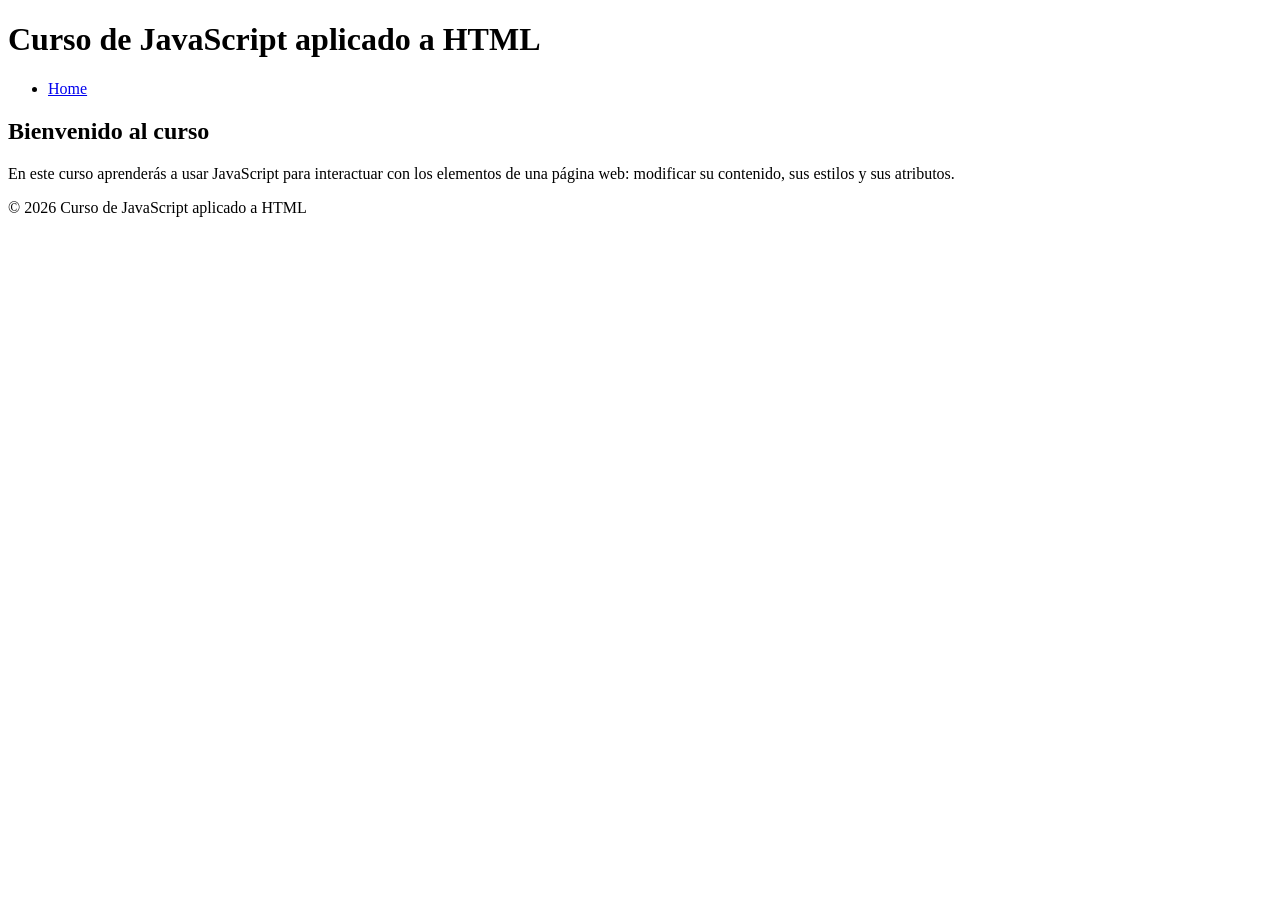
==== index.html @ ae58f1aa "Usuario1: añade estructura inicial de la página" ====
<!DOCTYPE html>
<html lang="es">
<head>
  <meta charset="UTF-8">
  <meta name="viewport" content="width=device-width, initial-scale=1.0">
  <title>Curso de JavaScript e interacción con HTML</title>
  <link rel="stylesheet" href="css/style.css">
</head>
<body>
  <header>
    <h1>Curso de JavaScript aplicado a HTML</h1>
  </header>

  <nav>
    <ul>
      <li><a href="index.html">Home</a></li>
    </ul>
  </nav>

  <main>
    <h2>Bienvenido al curso</h2>
    <p>En este curso aprenderás a usar JavaScript para interactuar con los elementos de una página web: modificar su contenido, sus estilos y sus atributos.</p>
  </main>

  <footer>
    <p>&copy; 2026 Curso de JavaScript aplicado a HTML</p>
  </footer>
</body>
</html>
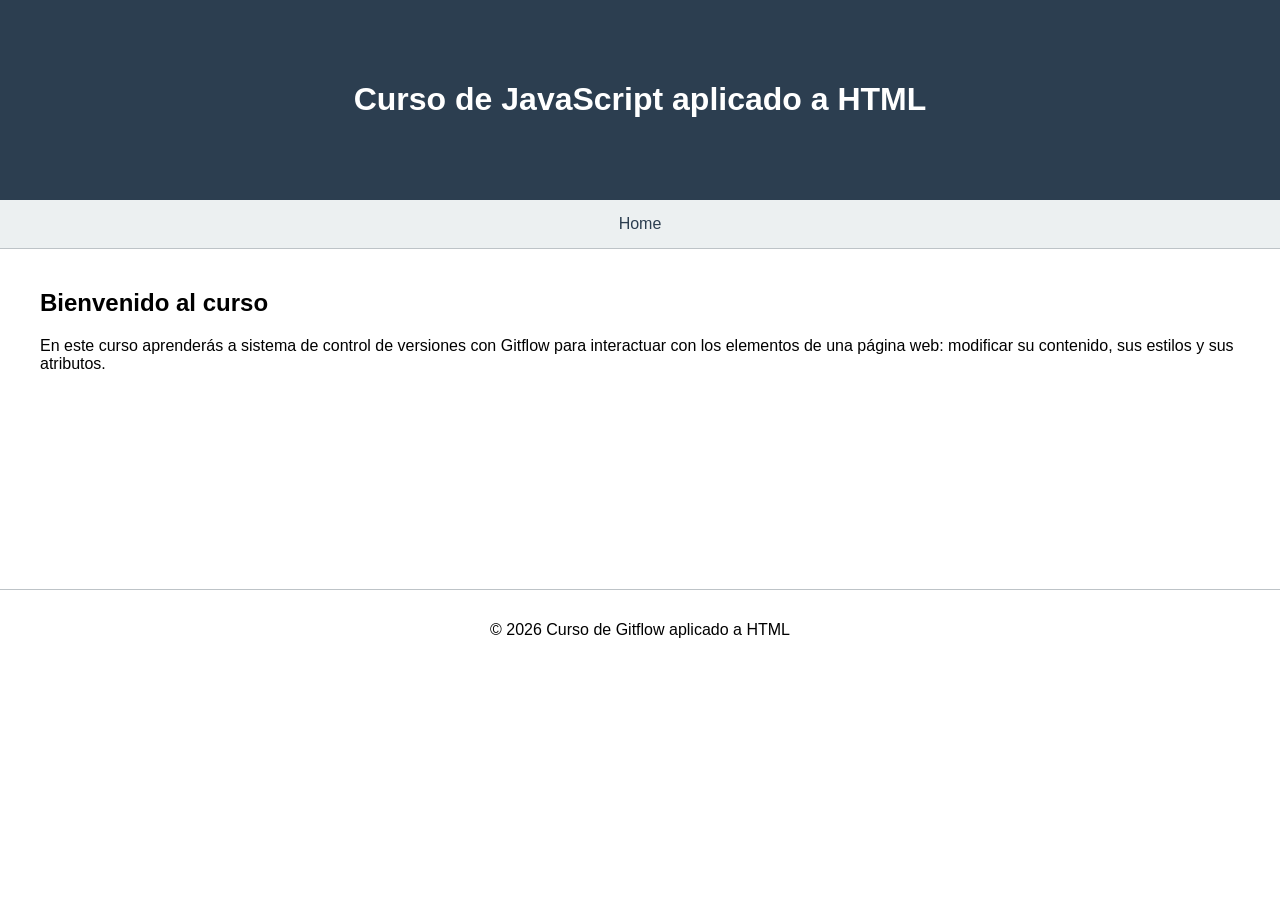
==== commit bec63707: "Usuario1: corrige enlace de la imagen y ajusta textos" ====
--- a/index.html
+++ b/index.html
@@ -3,7 +3,7 @@
 <head>
   <meta charset="UTF-8">
   <meta name="viewport" content="width=device-width, initial-scale=1.0">
-  <title>Curso de JavaScript e interacción con HTML</title>
+  <title>Curso de sistema de control de versiones con Gitflow e interacción con HTML</title>
   <link rel="stylesheet" href="css/style.css">
 </head>
 <body>
@@ -19,11 +19,12 @@
 
   <main>
     <h2>Bienvenido al curso</h2>
-    <p>En este curso aprenderás a usar JavaScript para interactuar con los elementos de una página web: modificar su contenido, sus estilos y sus atributos.</p>
+    <p>En este curso aprenderás a sistema de control de versiones con Gitflow para interactuar con los elementos de una página web: modificar su contenido, sus estilos y sus atributos.</p>
   </main>
 
   <footer>
-    <p>&copy; 2026 Curso de JavaScript aplicado a HTML</p>
+    <p>&copy; 2026 Curso de Gitflow aplicado a HTML</p>
   </footer>
+
 </body>
 </html>
--- a/css/style.css
+++ b/css/style.css
@@ -0,0 +1,41 @@
+body {
+  margin: 0;
+  font-family: Arial, sans-serif;
+}
+
+header {
+  background-color: #2c3e50;
+  background-image: url("../img-fondo.webp");
+  background-size: cover;
+  color: white;
+  text-align: center;
+  padding: 60px 20px;
+}
+
+nav ul {
+  display: flex;
+  justify-content: space-around;
+  list-style: none;
+  margin: 0;
+  padding: 0;
+  background-color: #ecf0f1;
+  border-bottom: 1px solid #bdc3c7;
+}
+
+nav a {
+  display: block;
+  padding: 15px 20px;
+  color: #2c3e50;
+  text-decoration: none;
+}
+
+main {
+  min-height: 300px;
+  padding: 20px 40px;
+}
+
+footer {
+  text-align: center;
+  padding: 15px;
+  border-top: 1px solid #bdc3c7;
+}
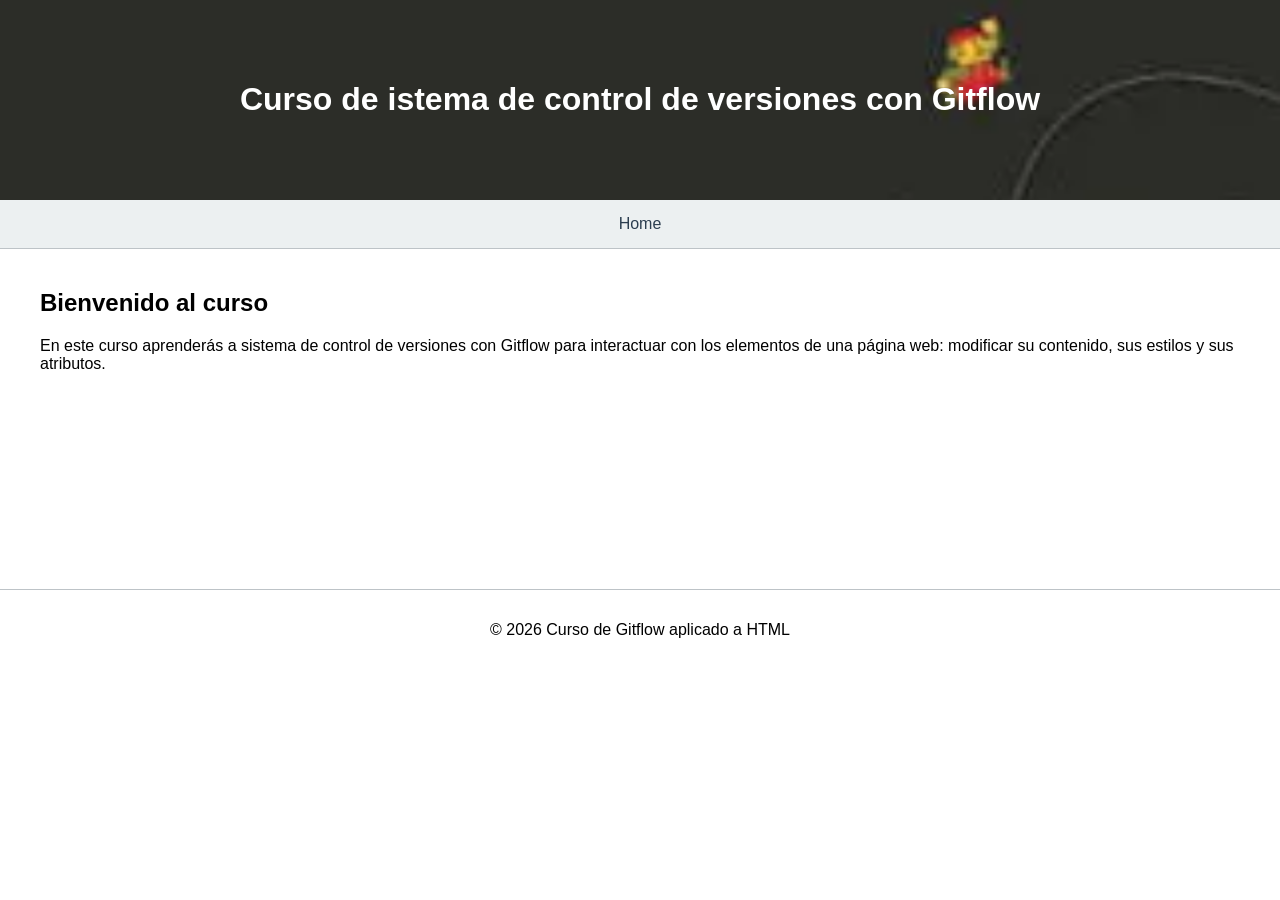
==== commit 2bcf24e2: "Usuario1: corrige enlace de la imagen de fondo y ajusta textos" ====
--- a/index.html
+++ b/index.html
@@ -8,7 +8,7 @@
 </head>
 <body>
   <header>
-    <h1>Curso de JavaScript aplicado a HTML</h1>
+    <h1>Curso de istema de control de versiones con Gitflow</h1>
   </header>
 
   <nav>
--- a/css/style.css
+++ b/css/style.css
@@ -5,8 +5,10 @@
 
 header {
   background-color: #2c3e50;
-  background-image: url("../img-fondo.webp");
+  background-image: url("../img/img-fondo.webp");
   background-size: cover;
+  background-position: center;
+  background-repeat: no-repeat;
   color: white;
   text-align: center;
   padding: 60px 20px;
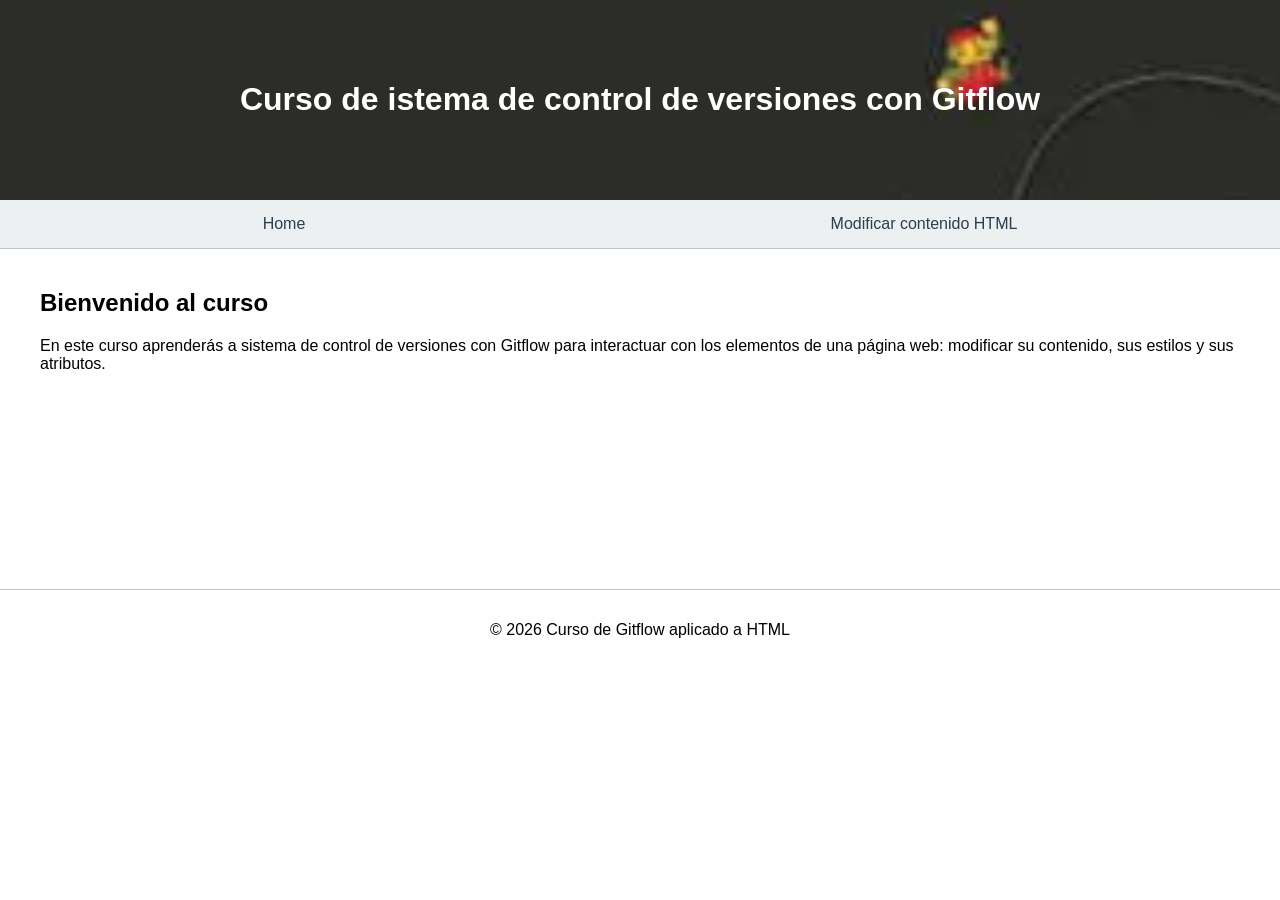
==== commit c96154b4: "Usuario2: añade enlace a Modificar contenido HTML en la navegación" ====
--- a/index.html
+++ b/index.html
@@ -14,6 +14,7 @@
   <nav>
     <ul>
       <li><a href="index.html">Home</a></li>
+      <li><a href="contenido.html">Modificar contenido HTML</a></li>
     </ul>
   </nav>
 
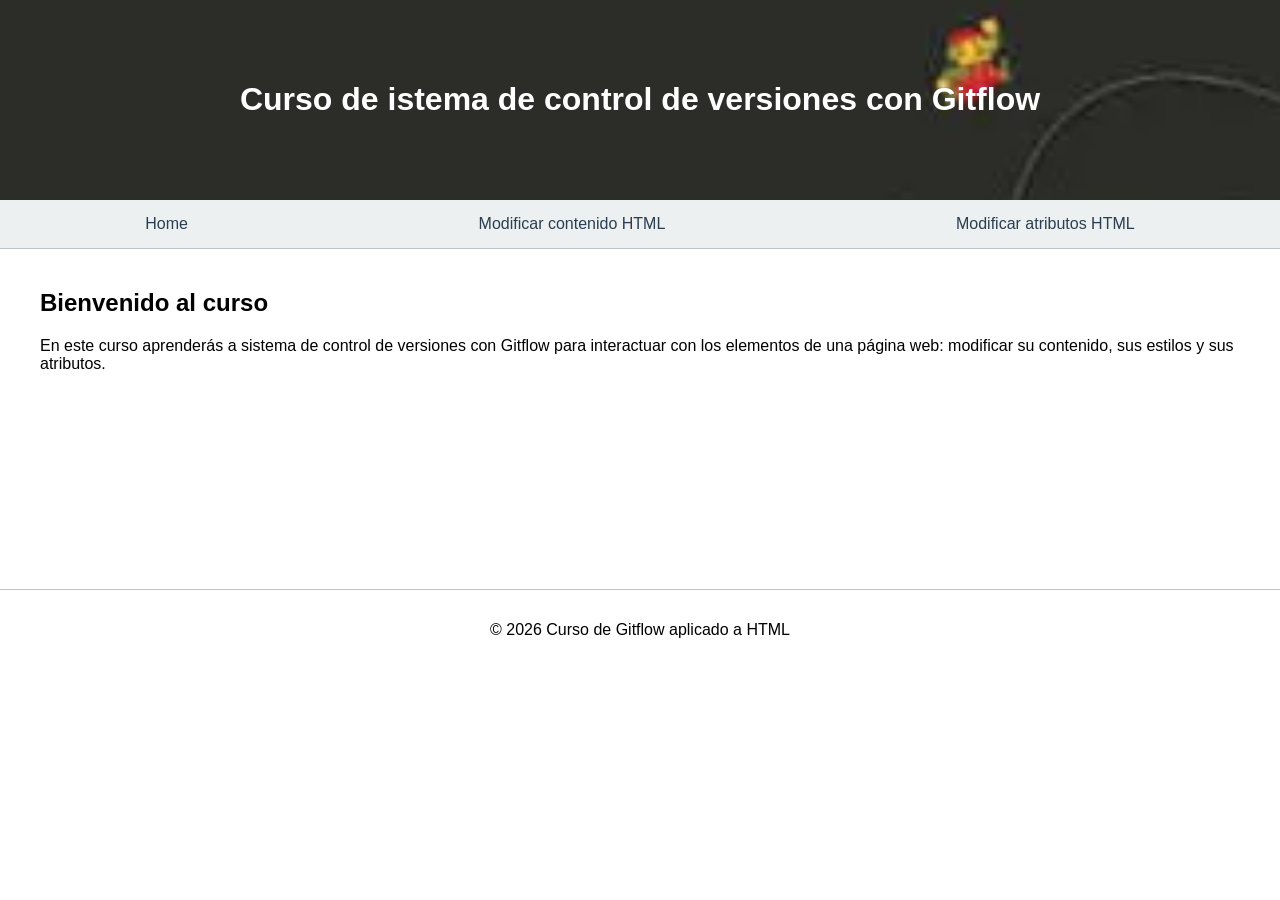
==== commit c3c9601a: "Usuario2: añade enlace a Modificar atributos HTML en la navegación" ====
--- a/index.html
+++ b/index.html
@@ -15,6 +15,7 @@
     <ul>
       <li><a href="index.html">Home</a></li>
       <li><a href="contenido.html">Modificar contenido HTML</a></li>
+      <li><a href="atributos.html">Modificar atributos HTML</a></li>
     </ul>
   </nav>
 
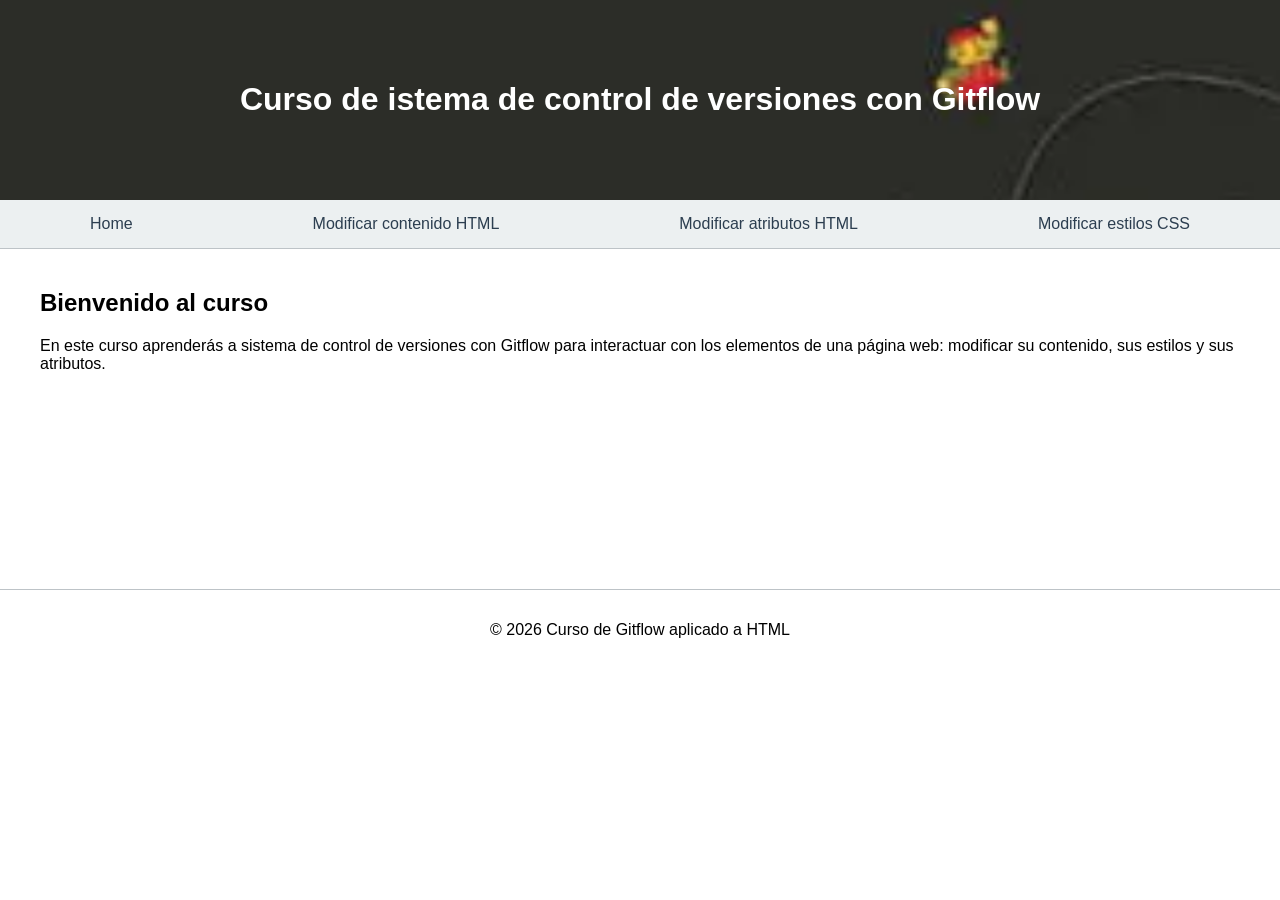
==== commit 24ede4f2: "Usuario3: añade enlace a Modificar estilos CSS en la navegación" ====
--- a/index.html
+++ b/index.html
@@ -16,6 +16,7 @@
       <li><a href="index.html">Home</a></li>
       <li><a href="contenido.html">Modificar contenido HTML</a></li>
       <li><a href="atributos.html">Modificar atributos HTML</a></li>
+      <li><a href="estilos.html">Modificar estilos CSS</a></li>
     </ul>
   </nav>
 
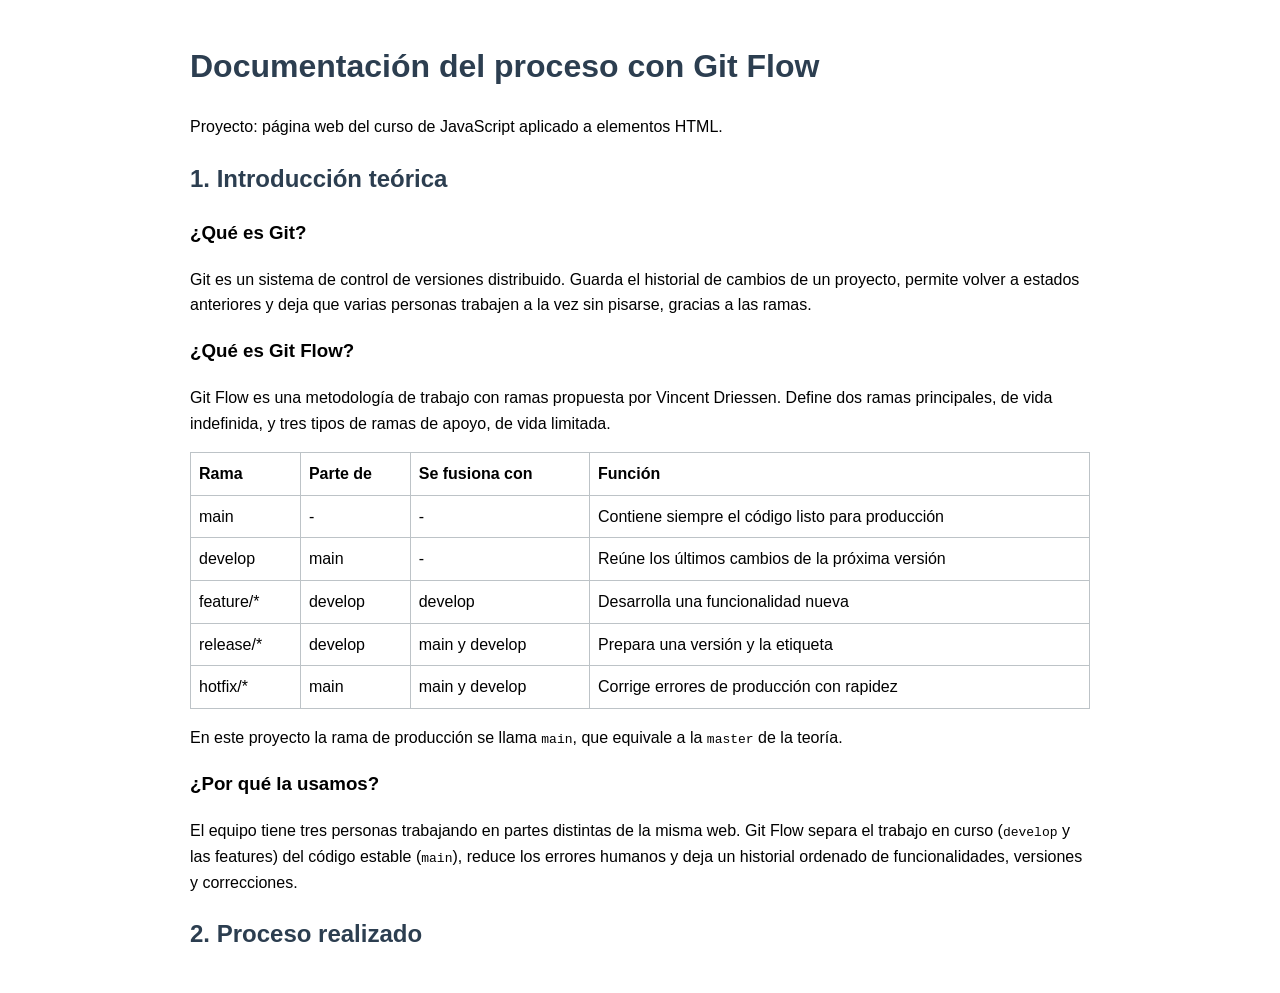
==== commit 95f6911d: "Usuario1: añade documentación inicial en gh-pages" ====
--- a/index.html
+++ b/index.html
@@ -3,31 +3,41 @@
 <head>
   <meta charset="UTF-8">
   <meta name="viewport" content="width=device-width, initial-scale=1.0">
-  <title>Curso de sistema de control de versiones con Gitflow e interacción con HTML</title>
-  <link rel="stylesheet" href="css/style.css">
+  <title>Documentación: Git Flow en el curso de JavaScript</title>
+  <style>
+    body { font-family: Arial, sans-serif; max-width: 900px; margin: 0 auto; padding: 20px; line-height: 1.6; }
+    h1, h2 { color: #2c3e50; }
+    table { border-collapse: collapse; width: 100%; }
+    th, td { border: 1px solid #bdc3c7; padding: 8px; text-align: left; }
+    pre { background: #ecf0f1; padding: 10px; overflow-x: auto; }
+    img { max-width: 100%; border: 1px solid #bdc3c7; }
+  </style>
 </head>
 <body>
-  <header>
-    <h1>Curso de istema de control de versiones con Gitflow</h1>
-  </header>
+  <h1>Documentación del proceso con Git Flow</h1>
+  <p>Proyecto: página web del curso de JavaScript aplicado a elementos HTML.</p>
 
-  <nav>
-    <ul>
-      <li><a href="index.html">Home</a></li>
-      <li><a href="contenido.html">Modificar contenido HTML</a></li>
-      <li><a href="atributos.html">Modificar atributos HTML</a></li>
-      <li><a href="estilos.html">Modificar estilos CSS</a></li>
-    </ul>
-  </nav>
+  <h2>1. Introducción teórica</h2>
 
-  <main>
-    <h2>Bienvenido al curso</h2>
-    <p>En este curso aprenderás a sistema de control de versiones con Gitflow para interactuar con los elementos de una página web: modificar su contenido, sus estilos y sus atributos.</p>
-  </main>
+  <h3>¿Qué es Git?</h3>
+  <p>Git es un sistema de control de versiones distribuido. Guarda el historial de cambios de un proyecto, permite volver a estados anteriores y deja que varias personas trabajen a la vez sin pisarse, gracias a las ramas.</p>
 
-  <footer>
-    <p>&copy; 2026 Curso de Gitflow aplicado a HTML</p>
-  </footer>
+  <h3>¿Qué es Git Flow?</h3>
+  <p>Git Flow es una metodología de trabajo con ramas propuesta por Vincent Driessen. Define dos ramas principales, de vida indefinida, y tres tipos de ramas de apoyo, de vida limitada.</p>
+  <table>
+    <tr><th>Rama</th><th>Parte de</th><th>Se fusiona con</th><th>Función</th></tr>
+    <tr><td>main</td><td>-</td><td>-</td><td>Contiene siempre el código listo para producción</td></tr>
+    <tr><td>develop</td><td>main</td><td>-</td><td>Reúne los últimos cambios de la próxima versión</td></tr>
+    <tr><td>feature/*</td><td>develop</td><td>develop</td><td>Desarrolla una funcionalidad nueva</td></tr>
+    <tr><td>release/*</td><td>develop</td><td>main y develop</td><td>Prepara una versión y la etiqueta</td></tr>
+    <tr><td>hotfix/*</td><td>main</td><td>main y develop</td><td>Corrige errores de producción con rapidez</td></tr>
+  </table>
+  <p>En este proyecto la rama de producción se llama <code>main</code>, que equivale a la <code>master</code> de la teoría.</p>
 
+  <h3>¿Por qué la usamos?</h3>
+  <p>El equipo tiene tres personas trabajando en partes distintas de la misma web. Git Flow separa el trabajo en curso (<code>develop</code> y las features) del código estable (<code>main</code>), reduce los errores humanos y deja un historial ordenado de funcionalidades, versiones y correcciones.</p>
+
+  <h2>2. Proceso realizado</h2>
+  <!-- Aquí irá cada paso, con comandos y capturas -->
 </body>
 </html>
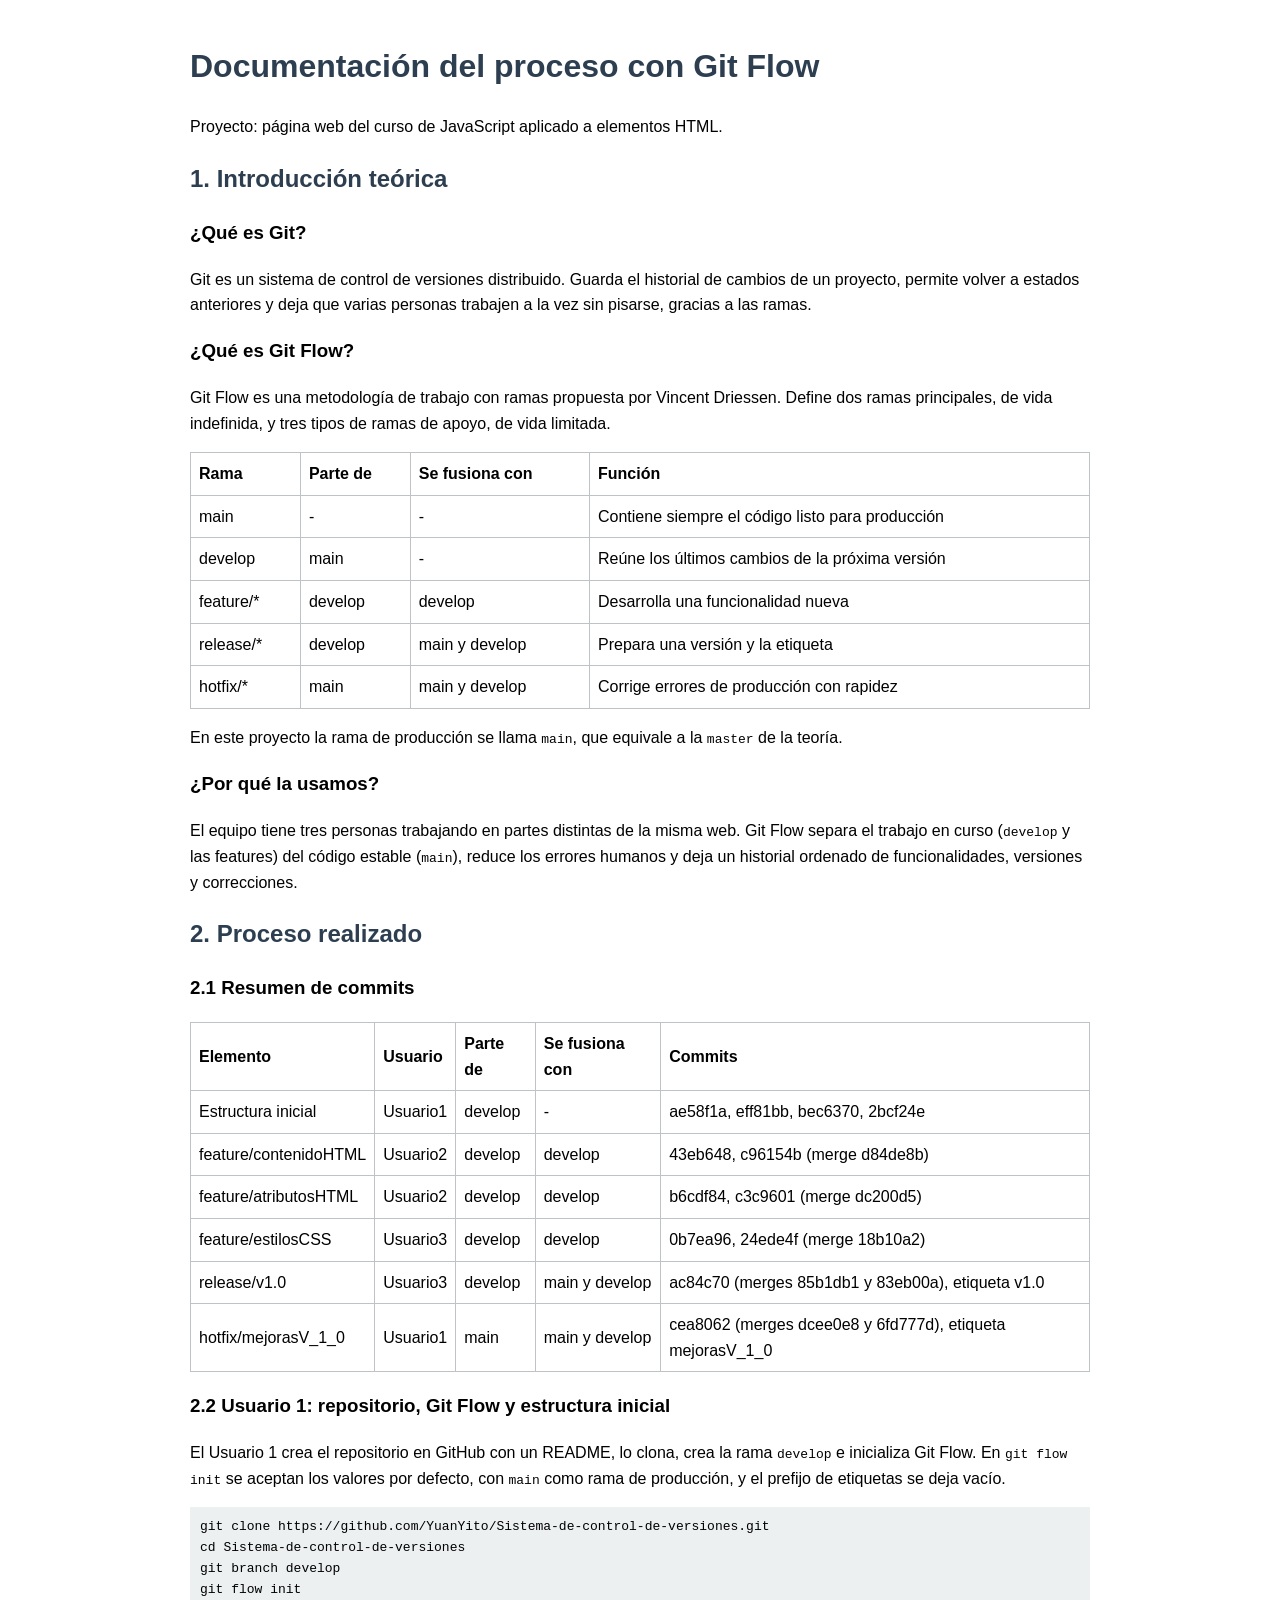
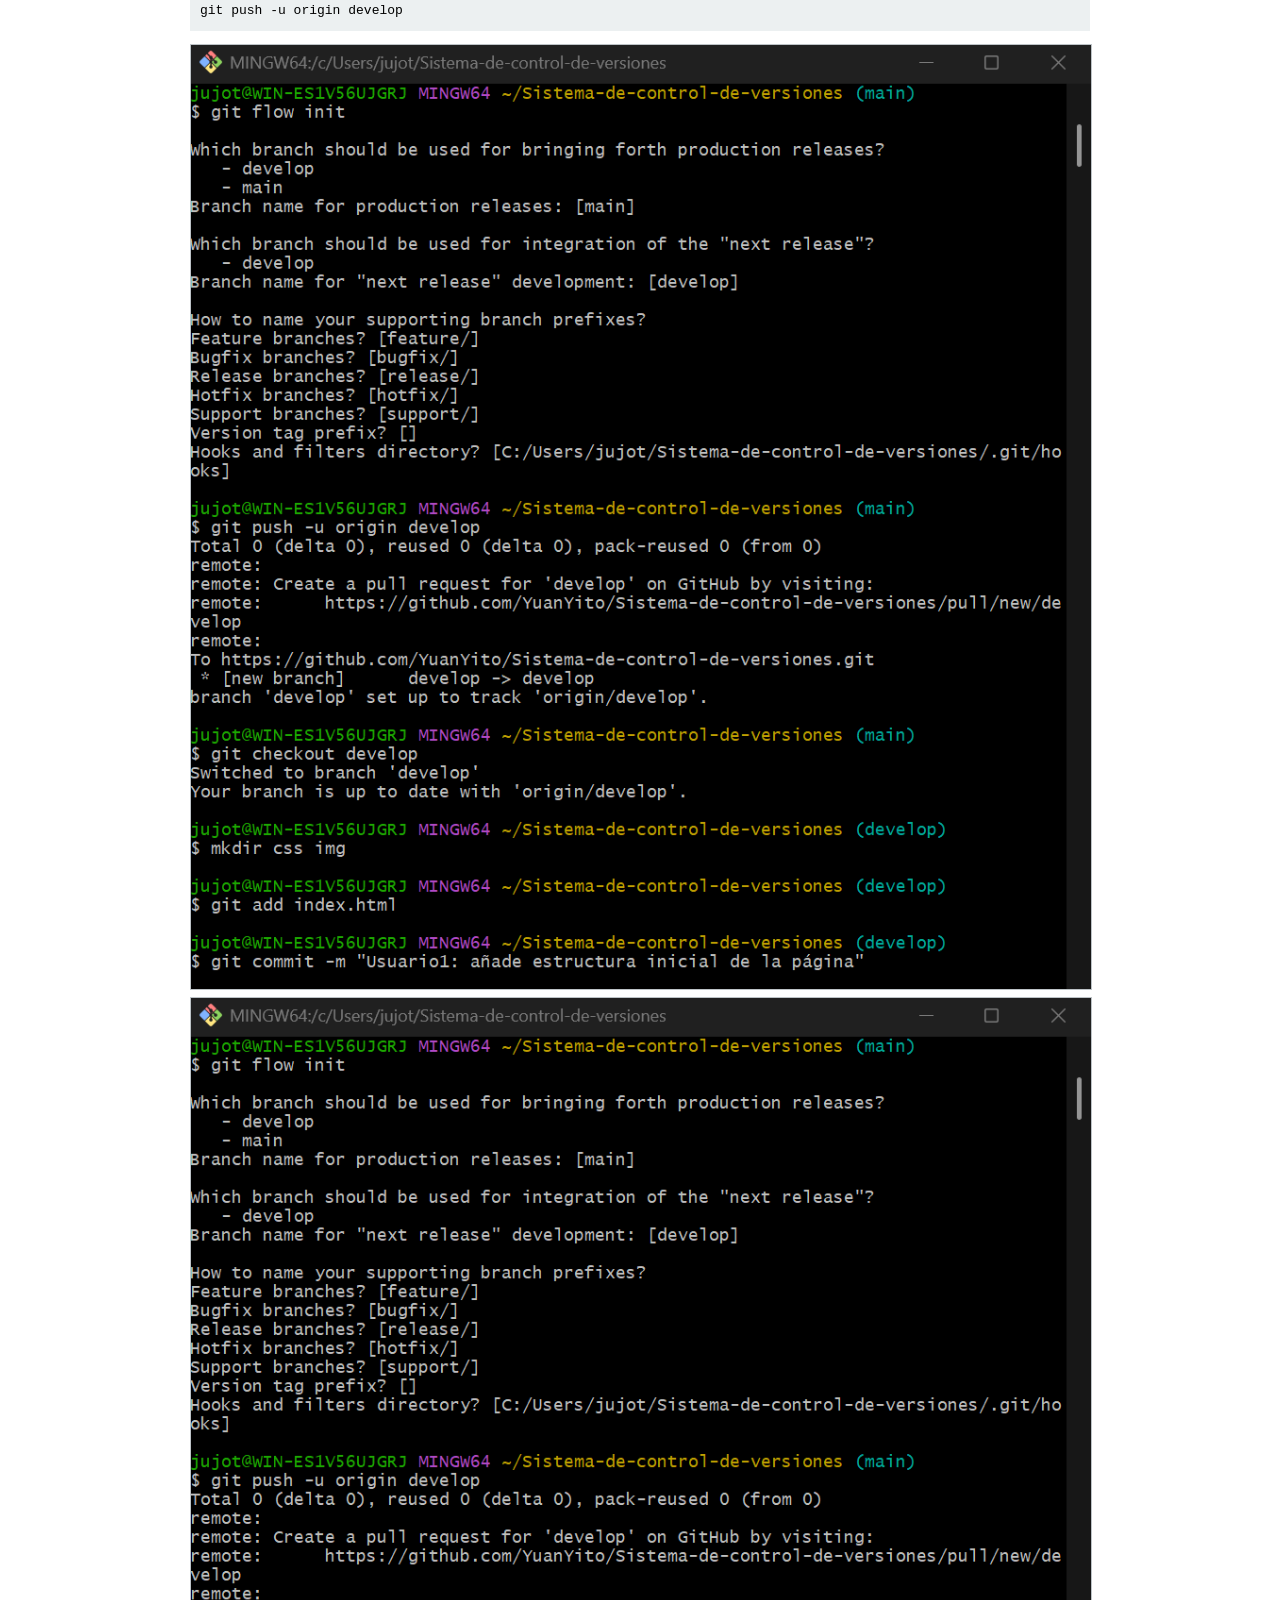
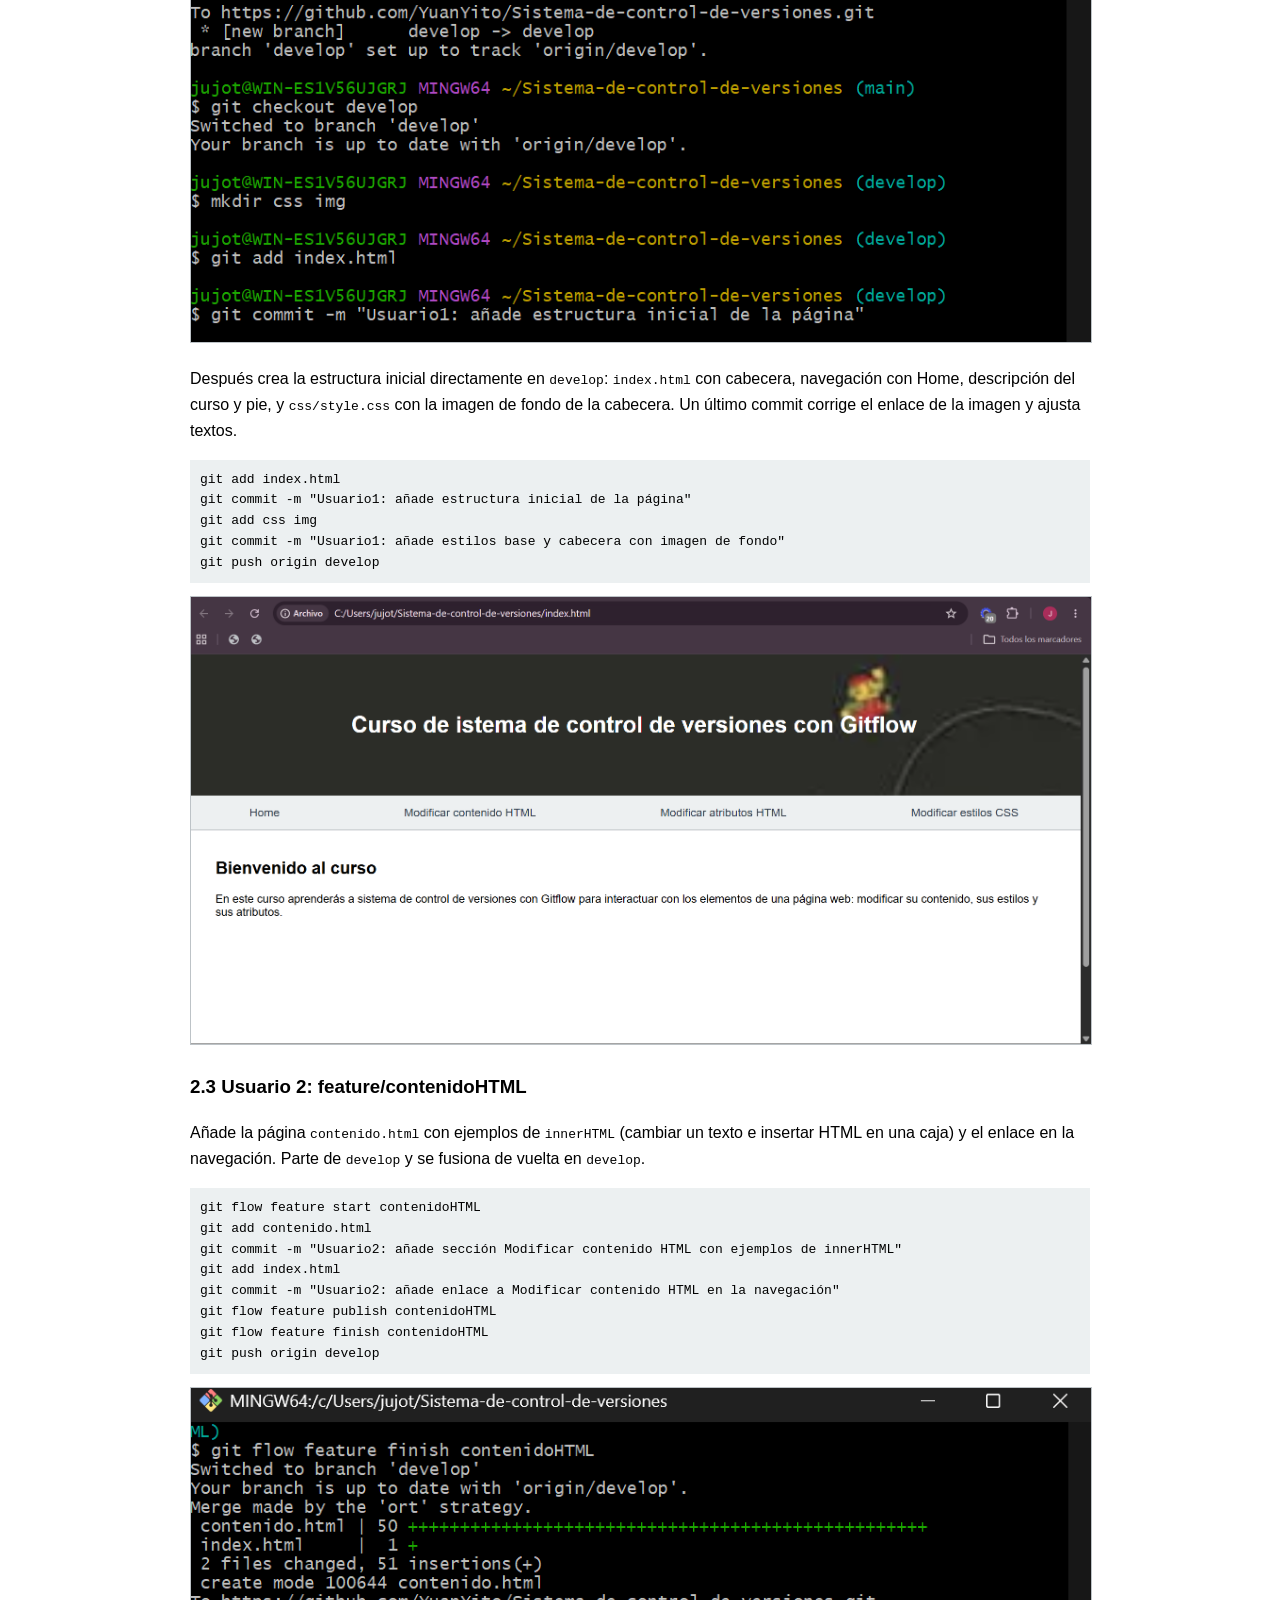
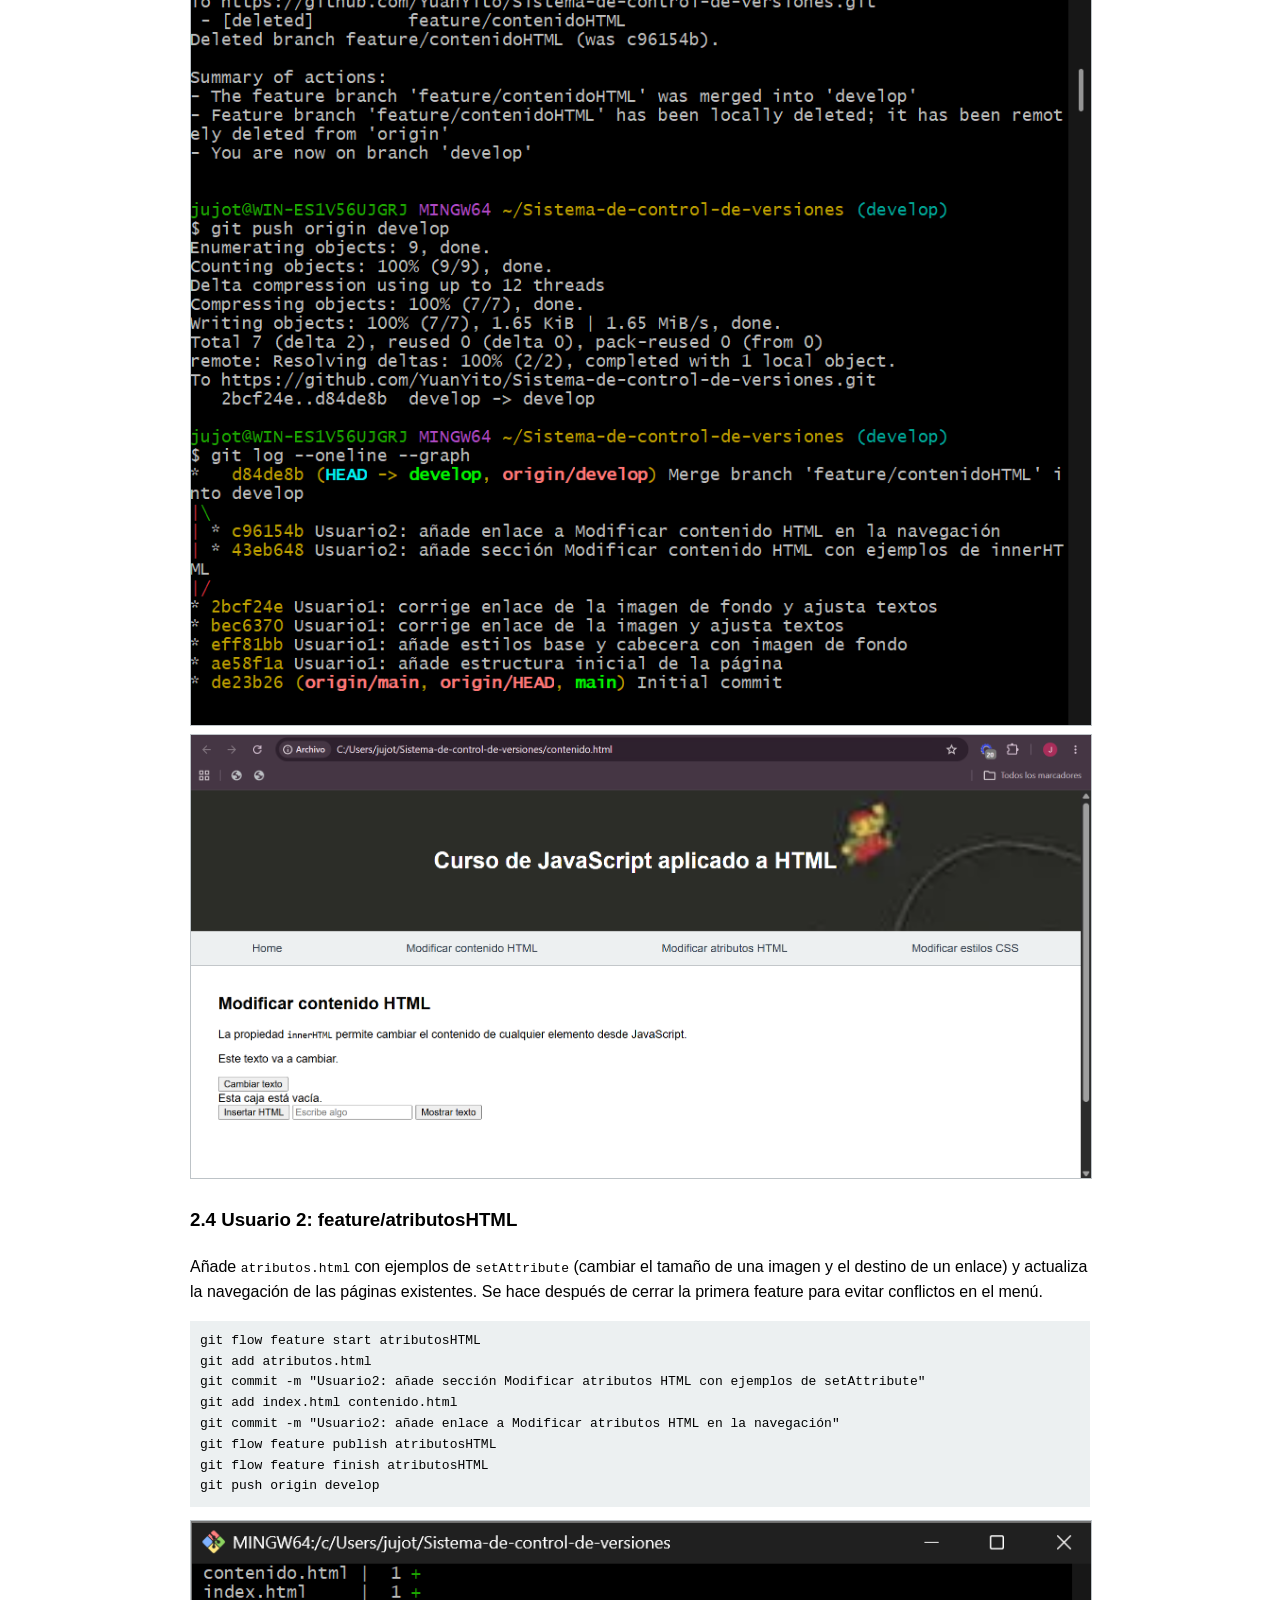
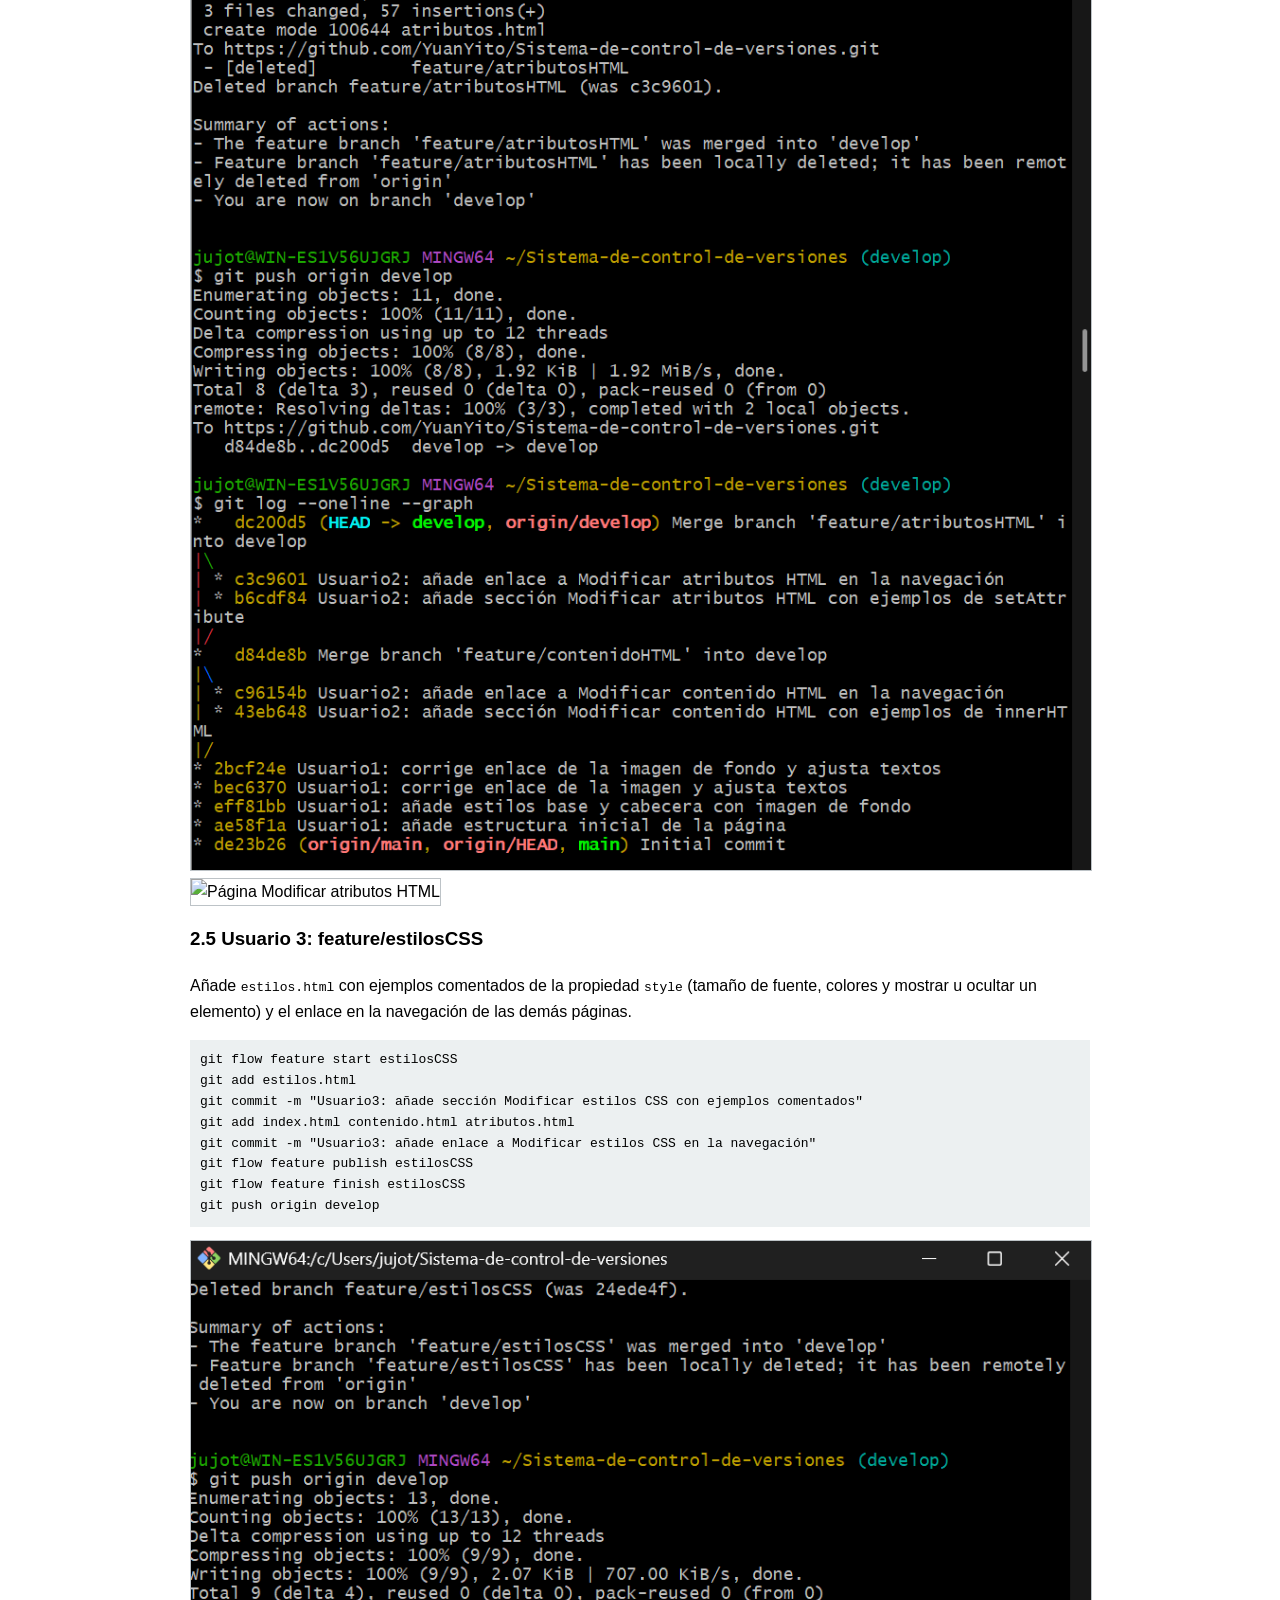
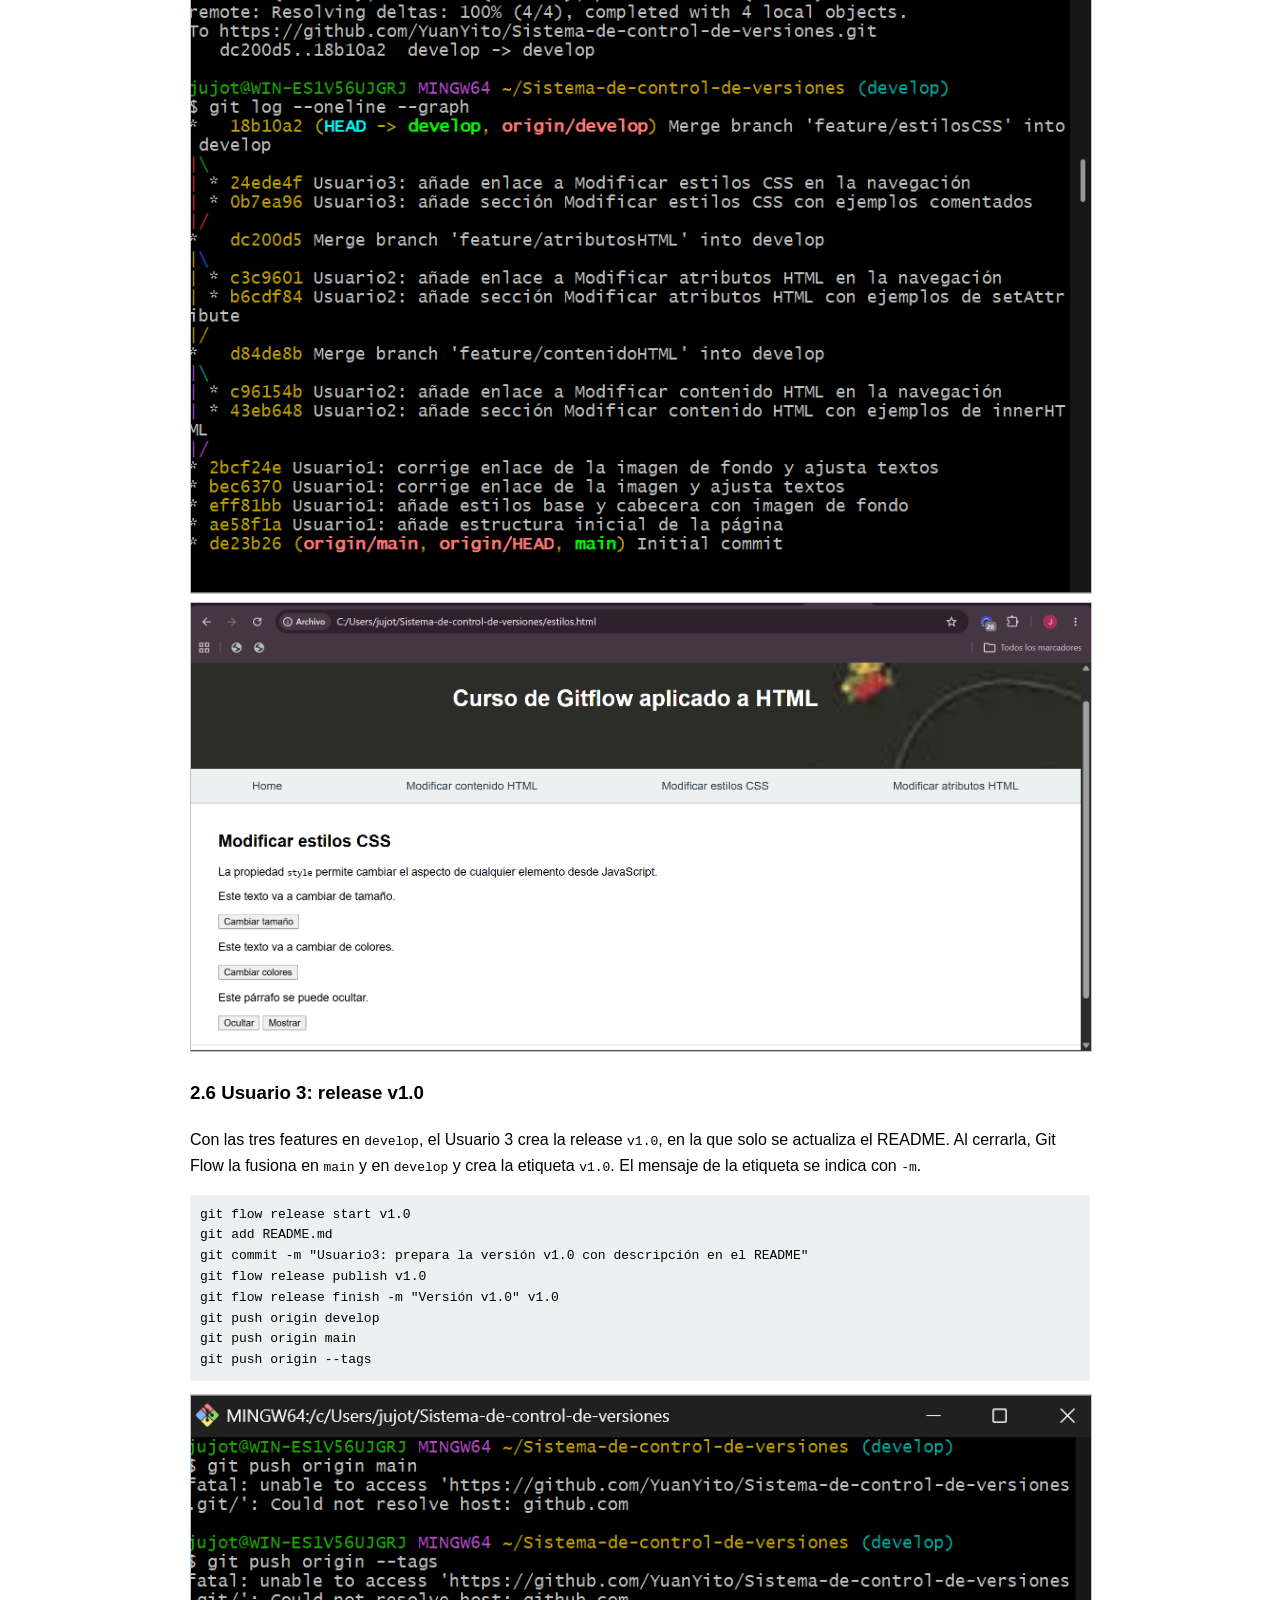
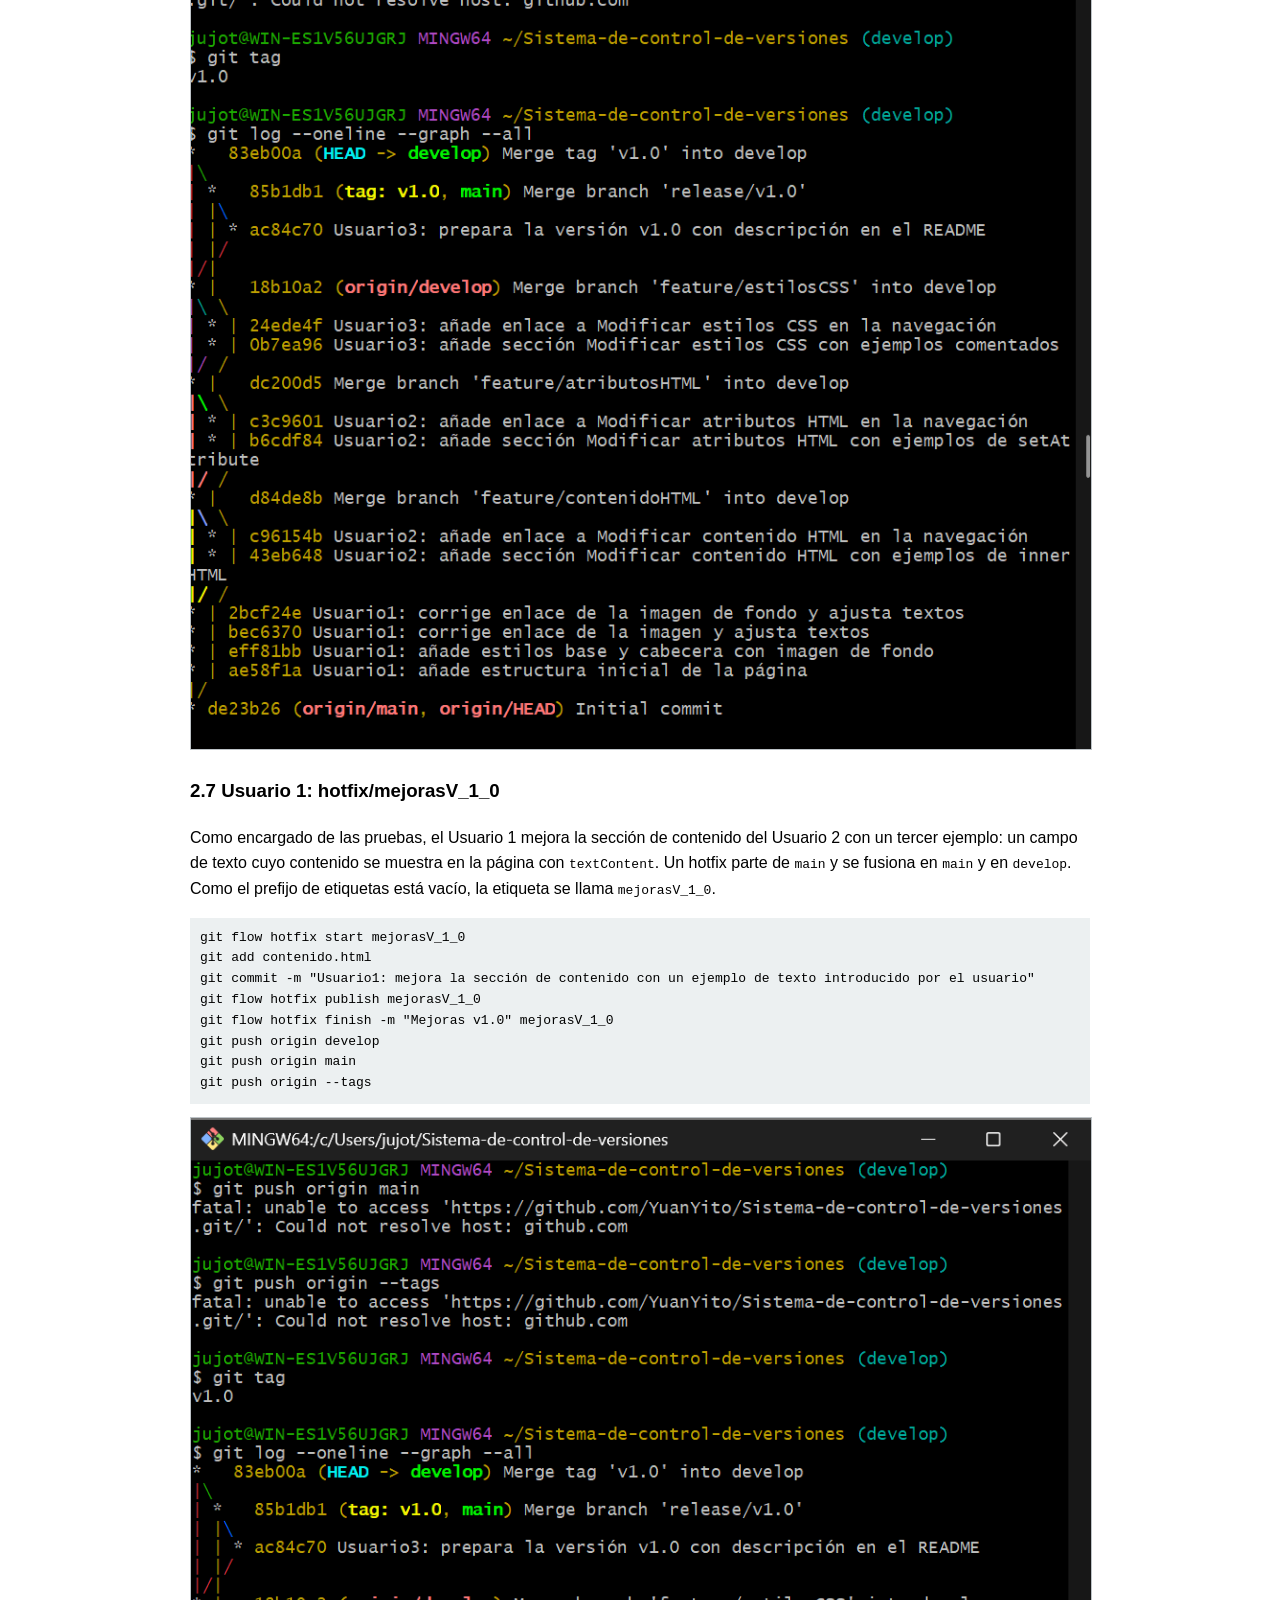
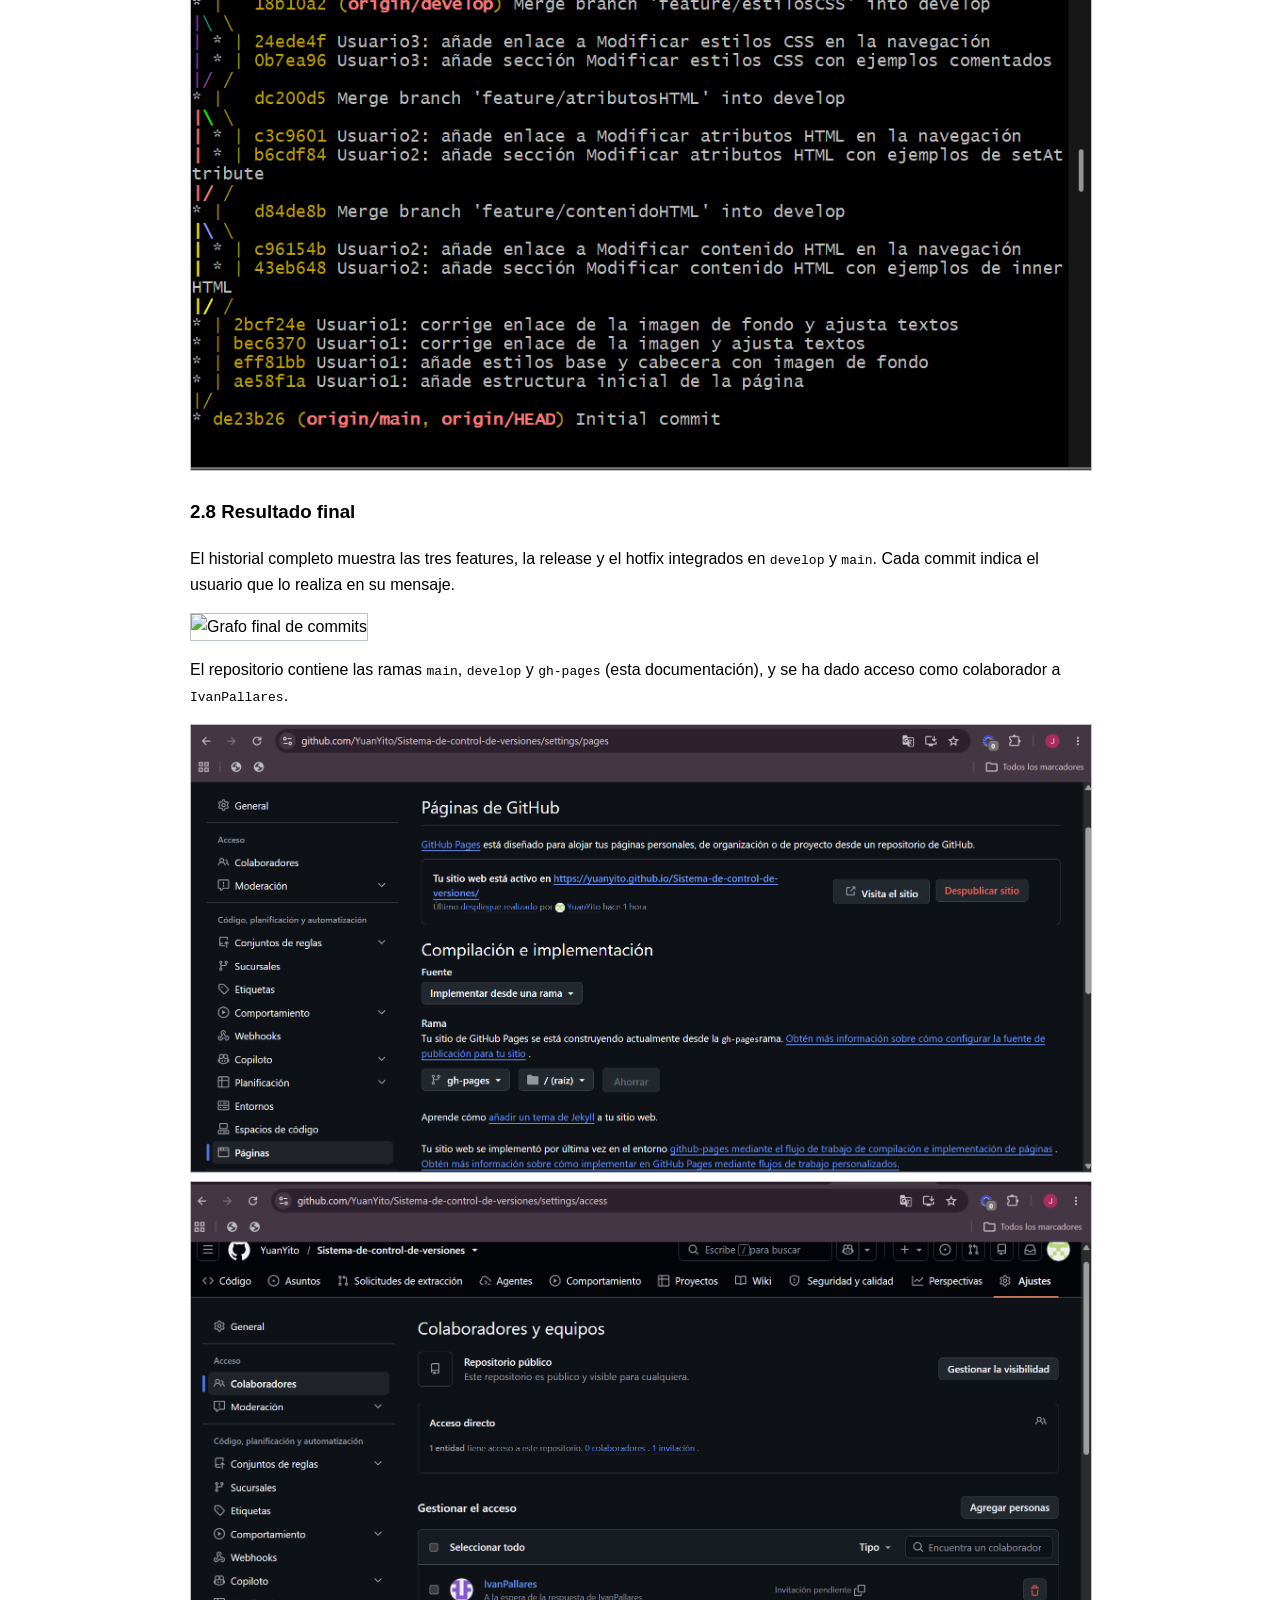
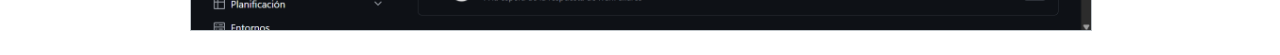
==== commit 7681f484: "Usuario1: añade proceso detallado y capturas a la documentación" ====
--- a/index.html
+++ b/index.html
@@ -38,6 +38,103 @@
   <p>El equipo tiene tres personas trabajando en partes distintas de la misma web. Git Flow separa el trabajo en curso (<code>develop</code> y las features) del código estable (<code>main</code>), reduce los errores humanos y deja un historial ordenado de funcionalidades, versiones y correcciones.</p>
 
   <h2>2. Proceso realizado</h2>
-  <!-- Aquí irá cada paso, con comandos y capturas -->
+    <h3>2.1 Resumen de commits</h3>
+  <table>
+    <tr><th>Elemento</th><th>Usuario</th><th>Parte de</th><th>Se fusiona con</th><th>Commits</th></tr>
+    <tr><td>Estructura inicial</td><td>Usuario1</td><td>develop</td><td>-</td><td>ae58f1a, eff81bb, bec6370, 2bcf24e</td></tr>
+    <tr><td>feature/contenidoHTML</td><td>Usuario2</td><td>develop</td><td>develop</td><td>43eb648, c96154b (merge d84de8b)</td></tr>
+    <tr><td>feature/atributosHTML</td><td>Usuario2</td><td>develop</td><td>develop</td><td>b6cdf84, c3c9601 (merge dc200d5)</td></tr>
+    <tr><td>feature/estilosCSS</td><td>Usuario3</td><td>develop</td><td>develop</td><td>0b7ea96, 24ede4f (merge 18b10a2)</td></tr>
+    <tr><td>release/v1.0</td><td>Usuario3</td><td>develop</td><td>main y develop</td><td>ac84c70 (merges 85b1db1 y 83eb00a), etiqueta v1.0</td></tr>
+    <tr><td>hotfix/mejorasV_1_0</td><td>Usuario1</td><td>main</td><td>main y develop</td><td>cea8062 (merges dcee0e8 y 6fd777d), etiqueta mejorasV_1_0</td></tr>
+  </table>
+
+  <h3>2.2 Usuario 1: repositorio, Git Flow y estructura inicial</h3>
+  <p>El Usuario 1 crea el repositorio en GitHub con un README, lo clona, crea la rama <code>develop</code> e inicializa Git Flow. En <code>git flow init</code> se aceptan los valores por defecto, con <code>main</code> como rama de producción, y el prefijo de etiquetas se deja vacío.</p>
+  <pre>git clone https://github.com/YuanYito/Sistema-de-control-de-versiones.git
+cd Sistema-de-control-de-versiones
+git branch develop
+git flow init
+git push -u origin develop</pre>
+  <img src="capturas/01-creacion-repo.png" alt="Repositorio creado en GitHub">
+  <img src="capturas/01-creacion-repo.png" alt="Salida de git flow init">
+
+  <p>Después crea la estructura inicial directamente en <code>develop</code>: <code>index.html</code> con cabecera, navegación con Home, descripción del curso y pie, y <code>css/style.css</code> con la imagen de fondo de la cabecera. Un último commit corrige el enlace de la imagen y ajusta textos.</p>
+  <pre>git add index.html
+git commit -m "Usuario1: añade estructura inicial de la página"
+git add css img
+git commit -m "Usuario1: añade estilos base y cabecera con imagen de fondo"
+git push origin develop</pre>
+  <img src="capturas/Home.png" alt="Página Home del curso">
+
+  <h3>2.3 Usuario 2: feature/contenidoHTML</h3>
+  <p>Añade la página <code>contenido.html</code> con ejemplos de <code>innerHTML</code> (cambiar un texto e insertar HTML en una caja) y el enlace en la navegación. Parte de <code>develop</code> y se fusiona de vuelta en <code>develop</code>.</p>
+  <pre>git flow feature start contenidoHTML
+git add contenido.html
+git commit -m "Usuario2: añade sección Modificar contenido HTML con ejemplos de innerHTML"
+git add index.html
+git commit -m "Usuario2: añade enlace a Modificar contenido HTML en la navegación"
+git flow feature publish contenidoHTML
+git flow feature finish contenidoHTML
+git push origin develop</pre>
+  <img src="capturas/04-feature-contenidoHTML.png" alt="Cierre de feature/contenidoHTML y grafo">
+  <img src="capturas/Contenido.png" alt="Página Modificar contenido HTML">
+
+  <h3>2.4 Usuario 2: feature/atributosHTML</h3>
+  <p>Añade <code>atributos.html</code> con ejemplos de <code>setAttribute</code> (cambiar el tamaño de una imagen y el destino de un enlace) y actualiza la navegación de las páginas existentes. Se hace después de cerrar la primera feature para evitar conflictos en el menú.</p>
+  <pre>git flow feature start atributosHTML
+git add atributos.html
+git commit -m "Usuario2: añade sección Modificar atributos HTML con ejemplos de setAttribute"
+git add index.html contenido.html
+git commit -m "Usuario2: añade enlace a Modificar atributos HTML en la navegación"
+git flow feature publish atributosHTML
+git flow feature finish atributosHTML
+git push origin develop</pre>
+  <img src="capturas/05-feature-atributosHTML.png" alt="Cierre de feature/atributosHTML y grafo">
+  <img src="capturas/Atributos.png" alt="Página Modificar atributos HTML">
+
+  <h3>2.5 Usuario 3: feature/estilosCSS</h3>
+  <p>Añade <code>estilos.html</code> con ejemplos comentados de la propiedad <code>style</code> (tamaño de fuente, colores y mostrar u ocultar un elemento) y el enlace en la navegación de las demás páginas.</p>
+  <pre>git flow feature start estilosCSS
+git add estilos.html
+git commit -m "Usuario3: añade sección Modificar estilos CSS con ejemplos comentados"
+git add index.html contenido.html atributos.html
+git commit -m "Usuario3: añade enlace a Modificar estilos CSS en la navegación"
+git flow feature publish estilosCSS
+git flow feature finish estilosCSS
+git push origin develop</pre>
+  <img src="capturas/06-feature-estilosCSS.png" alt="Cierre de feature/estilosCSS y grafo">
+  <img src="capturas/Estilos.png" alt="Página Modificar estilos CSS">
+
+  <h3>2.6 Usuario 3: release v1.0</h3>
+  <p>Con las tres features en <code>develop</code>, el Usuario 3 crea la release <code>v1.0</code>, en la que solo se actualiza el README. Al cerrarla, Git Flow la fusiona en <code>main</code> y en <code>develop</code> y crea la etiqueta <code>v1.0</code>. El mensaje de la etiqueta se indica con <code>-m</code>.</p>
+  <pre>git flow release start v1.0
+git add README.md
+git commit -m "Usuario3: prepara la versión v1.0 con descripción en el README"
+git flow release publish v1.0
+git flow release finish -m "Versión v1.0" v1.0
+git push origin develop
+git push origin main
+git push origin --tags</pre>
+  <img src="capturas/07-release-v1.0.png" alt="Cierre de la release v1.0 y etiqueta">
+
+  <h3>2.7 Usuario 1: hotfix/mejorasV_1_0</h3>
+  <p>Como encargado de las pruebas, el Usuario 1 mejora la sección de contenido del Usuario 2 con un tercer ejemplo: un campo de texto cuyo contenido se muestra en la página con <code>textContent</code>. Un hotfix parte de <code>main</code> y se fusiona en <code>main</code> y en <code>develop</code>. Como el prefijo de etiquetas está vacío, la etiqueta se llama <code>mejorasV_1_0</code>.</p>
+  <pre>git flow hotfix start mejorasV_1_0
+git add contenido.html
+git commit -m "Usuario1: mejora la sección de contenido con un ejemplo de texto introducido por el usuario"
+git flow hotfix publish mejorasV_1_0
+git flow hotfix finish -m "Mejoras v1.0" mejorasV_1_0
+git push origin develop
+git push origin main
+git push origin --tags</pre>
+  <img src="capturas/08-hotfix-mejorasV_1_0.png" alt="Cierre del hotfix y etiqueta">
+
+  <h3>2.8 Resultado final</h3>
+  <p>El historial completo muestra las tres features, la release y el hotfix integrados en <code>develop</code> y <code>main</code>. Cada commit indica el usuario que lo realiza en su mensaje.</p>
+  <img src="capturas/09-grafo-final.png" alt="Grafo final de commits">
+  <p>El repositorio contiene las ramas <code>main</code>, <code>develop</code> y <code>gh-pages</code> (esta documentación), y se ha dado acceso como colaborador a <code>IvanPallares</code>.</p>
+  <img src="capturas/10-github-pages.png" alt="Configuración de GitHub Pages">
+  <img src="capturas/11-colaborador.png" alt="Colaborador añadido al repositorio">
 </body>
 </html>
